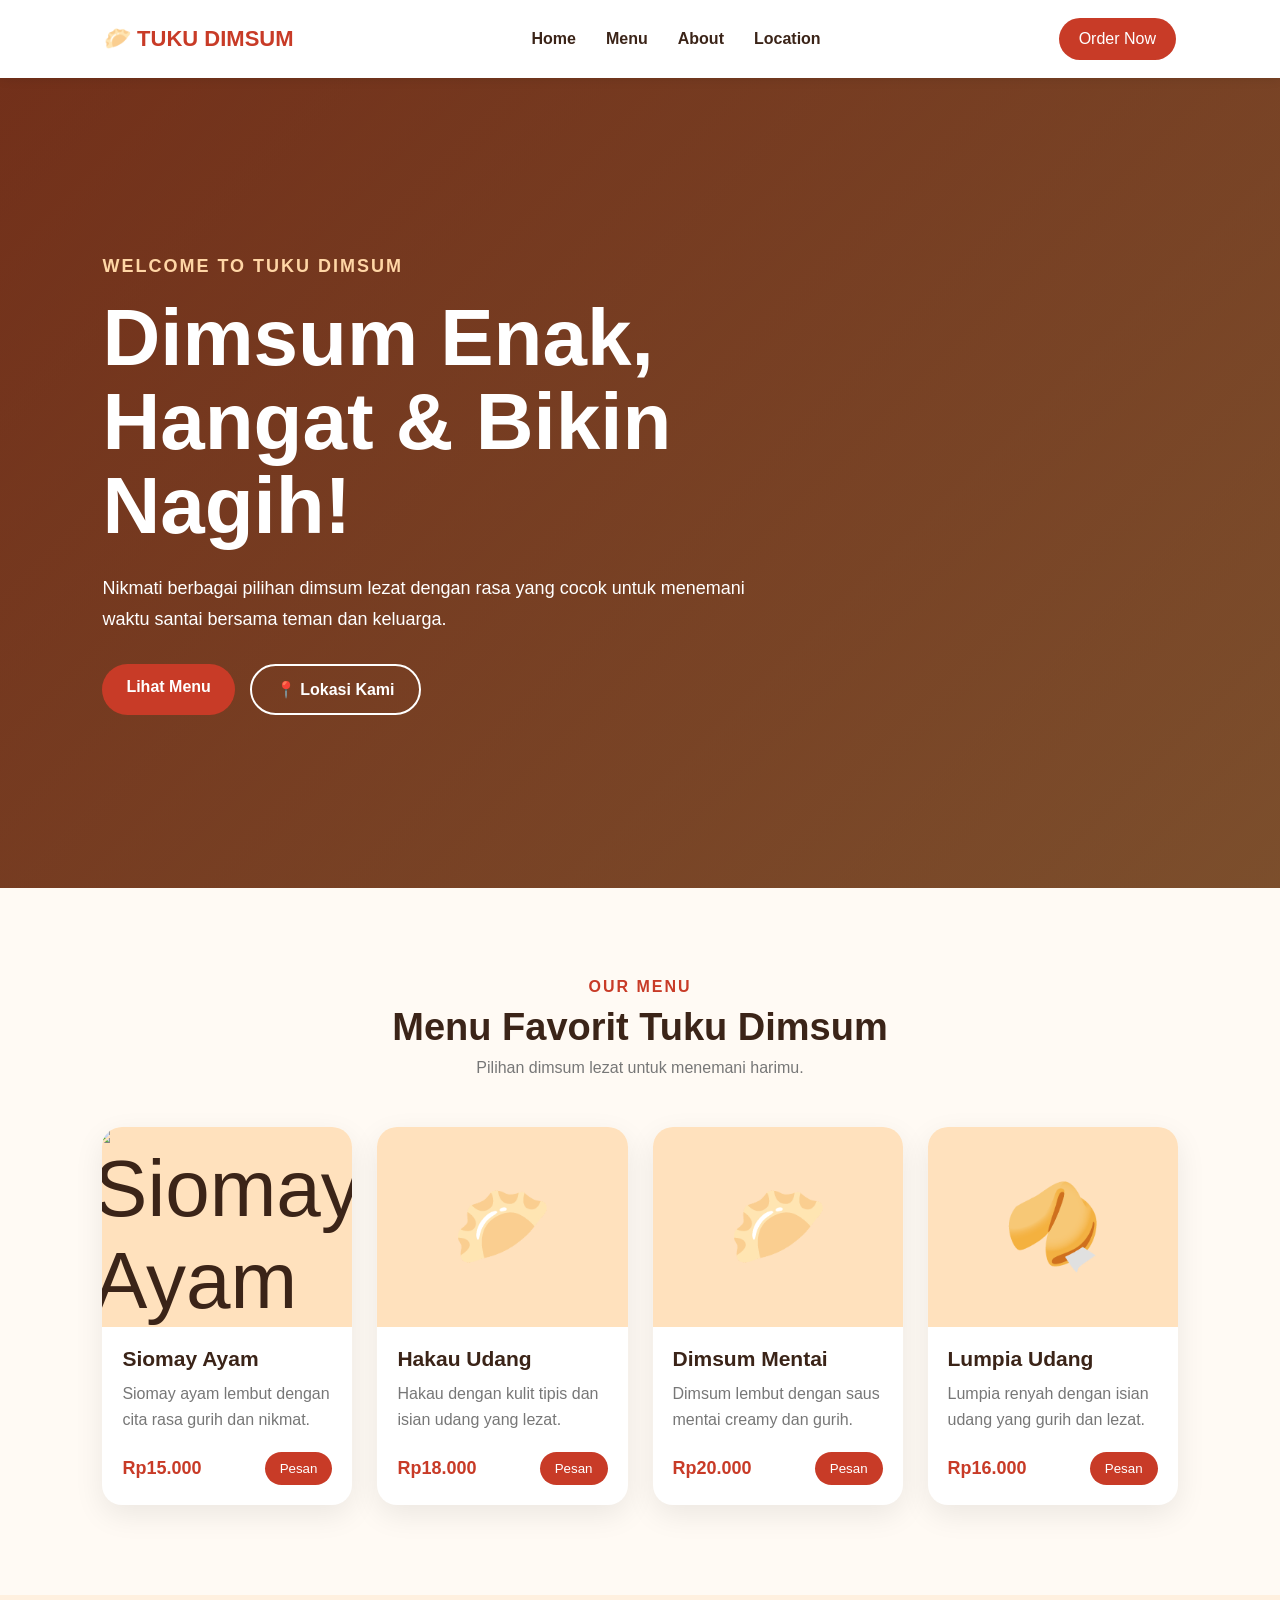
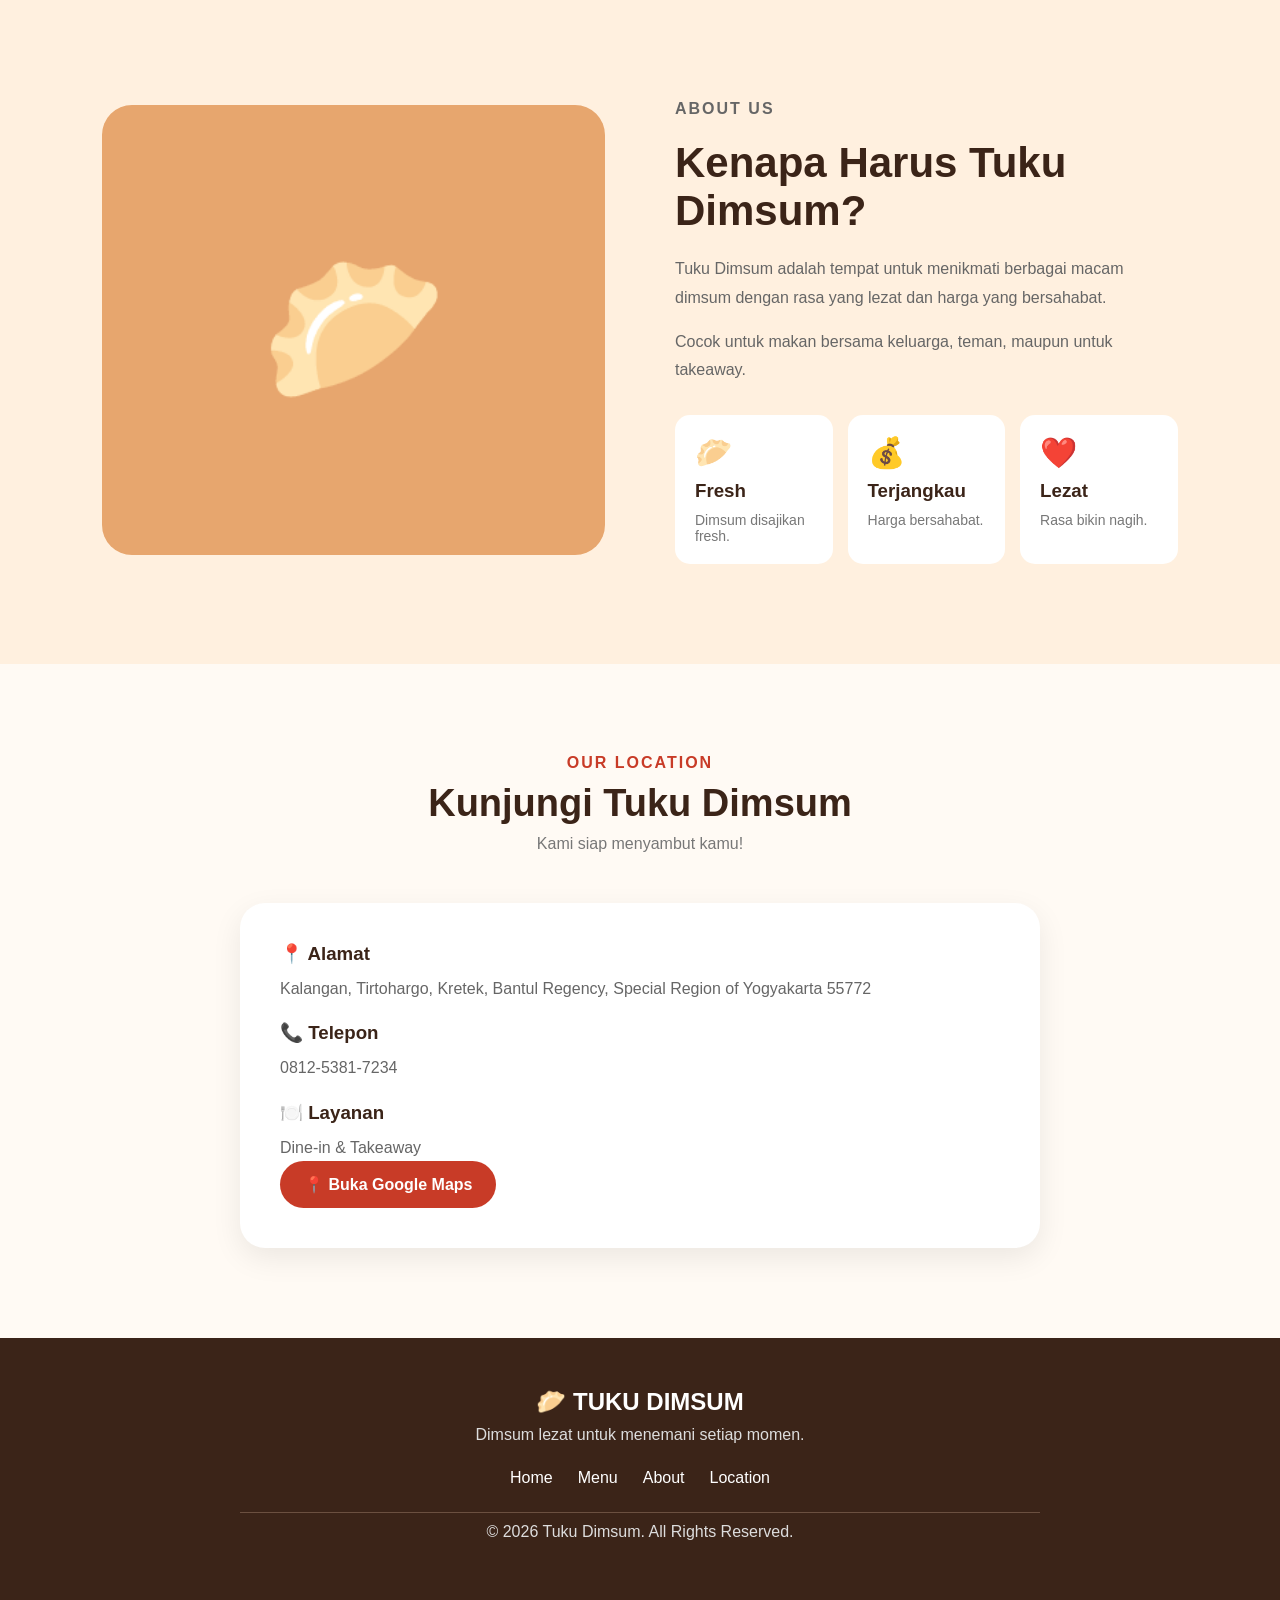
==== index.html @ a0fd5195 "init" ====
<!DOCTYPE html>
<html lang="id">
<head>
    <meta charset="UTF-8">
    <meta name="viewport" content="width=device-width, initial-scale=1.0">

    <title>Tuku Dimsum - Dim Sum Restaurant</title>

    <link rel="stylesheet" href="style.css">
</head>

<body>

    <!-- NAVBAR -->
    <header>
        <nav class="navbar">

            <div class="logo">
                🥟 TUKU DIMSUM
            </div>

            <ul class="nav-menu">
                <li><a href="#home">Home</a></li>
                <li><a href="#menu">Menu</a></li>
                <li><a href="#about">About</a></li>
                <li><a href="#location">Location</a></li>
            </ul>

            <a href="#menu" class="btn-order">Order Now</a>

        </nav>
    </header>


    <!-- HERO -->
    <main>

        <section id="home" class="hero">

            <div class="hero-content">

                <p class="subtitle">WELCOME TO TUKU DIMSUM</p>

                <h1>
                    Dimsum Enak,<br>
                    Hangat & Bikin Nagih!
                </h1>

                <p>
                    Nikmati berbagai pilihan dimsum lezat
                    dengan rasa yang cocok untuk menemani
                    waktu santai bersama teman dan keluarga.
                </p>

                <div class="hero-buttons">
                    <a href="#menu" class="btn-primary">
                        Lihat Menu
                    </a>

                    <a href="#location" class="btn-secondary">
                        📍 Lokasi Kami
                    </a>
                </div>

            </div>

        </section>


        <!-- MENU -->
        <section id="menu" class="menu-section">

            <div class="section-title">
                <p>OUR MENU</p>
                <h2>Menu Favorit Tuku Dimsum</h2>
                <span>
                    Pilihan dimsum lezat untuk menemani harimu.
                </span>
            </div>


            <div class="menu-container">

                <!-- MENU 1 -->
                <article class="menu-card">

                    <div class="menu-image">
                        <img href="Resep Siomay Ayam yang Gurih Lembut untuk Suguhan Tamu.jpg" alt="Siomay Ayam">
                    </div>

                    <div class="menu-content">

                        <h3>Siomay Ayam</h3>

                        <p>
                            Siomay ayam lembut dengan cita rasa
                            gurih dan nikmat.
                        </p>

                        <div class="menu-bottom">
                            <strong>Rp15.000</strong>

                            <button onclick="pesan('Siomay Ayam')">
                                Pesan
                            </button>
                        </div>

                    </div>

                </article>


                <!-- MENU 2 -->
                <article class="menu-card">

                    <div class="menu-image">
                        🥟
                    </div>

                    <div class="menu-content">

                        <h3>Hakau Udang</h3>

                        <p>
                            Hakau dengan kulit tipis dan
                            isian udang yang lezat.
                        </p>

                        <div class="menu-bottom">
                            <strong>Rp18.000</strong>

                            <button onclick="pesan('Hakau Udang')">
                                Pesan
                            </button>
                        </div>

                    </div>

                </article>


                <!-- MENU 3 -->
                <article class="menu-card">

                    <div class="menu-image">
                        🥟
                    </div>

                    <div class="menu-content">

                        <h3>Dimsum Mentai</h3>

                        <p>
                            Dimsum lembut dengan saus mentai
                            creamy dan gurih.
                        </p>

                        <div class="menu-bottom">
                            <strong>Rp20.000</strong>

                            <button onclick="pesan('Dimsum Mentai')">
                                Pesan
                            </button>
                        </div>

                    </div>

                </article>


                <!-- MENU 4 -->
                <article class="menu-card">

                    <div class="menu-image">
                        🥠
                    </div>

                    <div class="menu-content">

                        <h3>Lumpia Udang</h3>

                        <p>
                            Lumpia renyah dengan isian udang
                            yang gurih dan lezat.
                        </p>

                        <div class="menu-bottom">
                            <strong>Rp16.000</strong>

                            <button onclick="pesan('Lumpia Udang')">
                                Pesan
                            </button>
                        </div>

                    </div>

                </article>

            </div>

        </section>


        <!-- ABOUT -->
        <section id="about" class="about-section">

            <div class="about-image">
                🥟
            </div>

            <div class="about-content">

                <p class="subtitle">ABOUT US</p>

                <h2>
                    Kenapa Harus Tuku Dimsum?
                </h2>

                <p>
                    Tuku Dimsum adalah tempat untuk menikmati
                    berbagai macam dimsum dengan rasa yang
                    lezat dan harga yang bersahabat.
                </p>

                <p>
                    Cocok untuk makan bersama keluarga,
                    teman, maupun untuk takeaway.
                </p>

                <div class="features">

                    <div>
                        <span>🥟</span>
                        <h3>Fresh</h3>
                        <p>Dimsum disajikan fresh.</p>
                    </div>

                    <div>
                        <span>💰</span>
                        <h3>Terjangkau</h3>
                        <p>Harga bersahabat.</p>
                    </div>

                    <div>
                        <span>❤️</span>
                        <h3>Lezat</h3>
                        <p>Rasa bikin nagih.</p>
                    </div>

                </div>

            </div>

        </section>


        <!-- LOCATION -->
        <section id="location" class="location-section">

            <div class="section-title">

                <p>OUR LOCATION</p>

                <h2>
                    Kunjungi Tuku Dimsum
                </h2>

                <span>
                    Kami siap menyambut kamu!
                </span>

            </div>


            <div class="location-box">

                <div class="location-info">

                    <h3>📍 Alamat</h3>

                    <p>
                        Kalangan, Tirtohargo, Kretek,
                        Bantul Regency, Special Region of
                        Yogyakarta 55772
                    </p>


                    <h3>📞 Telepon</h3>

                    <p>
                        0812-5381-7234
                    </p>


                    <h3>🍽️ Layanan</h3>

                    <p>
                        Dine-in & Takeaway
                    </p>


                    <a
                        href="https://www.google.com/maps/search/?api=1&query=273W%2B2C%20Tirtohargo%2C%20Bantul%20Regency"
                        target="_blank"
                        class="btn-primary"
                    >
                        📍 Buka Google Maps
                    </a>

                </div>

            </div>

        </section>

    </main>


    <!-- FOOTER -->
    <footer>

        <div class="footer-content">

            <h2>🥟 TUKU DIMSUM</h2>

            <p>
                Dimsum lezat untuk menemani setiap momen.
            </p>

            <div class="footer-links">
                <a href="#home">Home</a>
                <a href="#menu">Menu</a>
                <a href="#about">About</a>
                <a href="#location">Location</a>
            </div>

            <hr>

            <p>
                © 2026 Tuku Dimsum. All Rights Reserved.
            </p>

        </div>

    </footer>


    <script src="script.js"></script>

</body>
</html>
---- style.css ----
* {
    margin: 0;
    padding: 0;
    box-sizing: border-box;
}

html {
    scroll-behavior: smooth;
}

body {
    font-family: Arial, sans-serif;
    background: #fffaf4;
    color: #3b2418;
}


/* =========================
   NAVBAR
========================= */

header {
    background: #ffffff;
    position: sticky;
    top: 0;
    z-index: 1000;
    box-shadow: 0 2px 10px rgba(0, 0, 0, 0.08);
}

.navbar {
    max-width: 1200px;
    margin: auto;

    padding: 18px 5%;

    display: flex;
    align-items: center;
    justify-content: space-between;
}

.logo {
    font-size: 22px;
    font-weight: bold;
    color: #c83b27;
}

.nav-menu {
    display: flex;
    gap: 30px;
    list-style: none;
}

.nav-menu a {
    text-decoration: none;
    color: #3b2418;
    font-weight: bold;
}

.nav-menu a:hover {
    color: #c83b27;
}

.btn-order {
    background: #c83b27;
    color: white;
    text-decoration: none;

    padding: 12px 20px;
    border-radius: 30px;
}


/* =========================
   HERO
========================= */

.hero {
    min-height: 90vh;

    display: flex;
    align-items: center;

    padding: 80px 8%;

    background:
        linear-gradient(
            rgba(60, 25, 10, 0.65),
            rgba(60, 25, 10, 0.65)
        ),
        linear-gradient(
            135deg,
            #d85b38,
            #f3b26c
        );

    color: white;
}

.hero-content {
    max-width: 650px;
}

.subtitle {
    color: #d94b32;
    font-weight: bold;
    letter-spacing: 2px;
    margin-bottom: 15px;
}

.hero .subtitle {
    color: #ffd6a5;
}

.hero h1 {
    font-size: clamp(42px, 7vw, 80px);
    line-height: 1.05;
    margin-bottom: 25px;
}

.hero p {
    font-size: 18px;
    line-height: 1.7;
}

.hero-buttons {
    display: flex;
    gap: 15px;
    margin-top: 30px;
}

.btn-primary,
.btn-secondary {
    display: inline-block;
    padding: 14px 24px;
    border-radius: 30px;
    text-decoration: none;
    font-weight: bold;
}

.btn-primary {
    background: #c83b27;
    color: white;
}

.btn-secondary {
    border: 2px solid white;
    color: white;
}

.btn-primary:hover {
    background: #a72e1d;
}


/* =========================
   SECTION
========================= */

.menu-section,
.location-section {
    padding: 90px 8%;
}

.section-title {
    text-align: center;
    margin-bottom: 50px;
}

.section-title p {
    color: #c83b27;
    font-weight: bold;
    letter-spacing: 2px;
}

.section-title h2 {
    font-size: 38px;
    margin: 10px 0;
}

.section-title span {
    color: #777;
}


/* =========================
   MENU
========================= */

.menu-container {
    max-width: 1200px;
    margin: auto;

    display: grid;
    grid-template-columns: repeat(4, 1fr);
    gap: 25px;
}

.menu-card {
    background: white;
    border-radius: 20px;
    overflow: hidden;

    box-shadow:
        0 10px 30px rgba(0, 0, 0, 0.08);

    transition: 0.3s;
}

.menu-card:hover {
    transform: translateY(-8px);
}

.menu-image {
    height: 200px;

    display: flex;
    align-items: center;
    justify-content: center;

    background: #ffe1bd;

    font-size: 80px;
}

.menu-content {
    padding: 20px;
}

.menu-content h3 {
    font-size: 21px;
    margin-bottom: 10px;
}

.menu-content p {
    color: #777;
    line-height: 1.6;
}

.menu-bottom {
    margin-top: 20px;

    display: flex;
    align-items: center;
    justify-content: space-between;
}

.menu-bottom strong {
    color: #c83b27;
    font-size: 18px;
}

.menu-bottom button {
    border: none;
    background: #c83b27;
    color: white;

    padding: 9px 15px;

    border-radius: 20px;
    cursor: pointer;
}

.menu-bottom button:hover {
    background: #a72e1d;
}


/* =========================
   ABOUT
========================= */

.about-section {
    padding: 100px 8%;

    display: grid;
    grid-template-columns: 1fr 1fr;
    gap: 70px;

    align-items: center;

    background: #fff0df;
}

.about-image {
    min-height: 450px;

    display: flex;
    align-items: center;
    justify-content: center;

    background: #e7a66e;

    border-radius: 30px;

    font-size: 150px;
}

.about-content h2 {
    font-size: 42px;
    margin-bottom: 20px;
}

.about-content > p {
    line-height: 1.8;
    color: #666;
    margin-bottom: 15px;
}

.features {
    display: grid;
    grid-template-columns: repeat(3, 1fr);
    gap: 15px;
    margin-top: 30px;
}

.features div {
    background: white;
    padding: 20px;
    border-radius: 15px;
}

.features span {
    font-size: 30px;
}

.features h3 {
    margin: 10px 0;
}

.features p {
    color: #777;
    font-size: 14px;
}


/* =========================
   LOCATION
========================= */

.location-box {
    max-width: 800px;
    margin: auto;

    background: white;
    padding: 40px;

    border-radius: 25px;

    box-shadow: 0 10px 30px rgba(0, 0, 0, 0.08);
}

.location-info h3 {
    margin-bottom: 10px;
    margin-top: 20px;
}

.location-info h3:first-child {
    margin-top: 0;
}

.location-info p {
    color: #666;
    line-height: 1.7;
}


/* =========================
   FOOTER
========================= */

footer {
    background: #3b2418;
    color: white;
    padding: 50px 8%;
    text-align: center;
}

.footer-content {
    max-width: 800px;
    margin: auto;
}

.footer-content h2 {
    margin-bottom: 10px;
}

.footer-content p {
    color: #ddd;
    margin: 10px 0;
}

.footer-links {
    display: flex;
    justify-content: center;
    gap: 25px;
    margin: 25px 0;
}

.footer-links a {
    color: white;
    text-decoration: none;
}

.footer-links a:hover {
    color: #ffb36b;
}

footer hr {
    border: none;
    border-top: 1px solid #6b5040;
}


/* =========================
   RESPONSIVE
========================= */

@media (max-width: 900px) {

    .nav-menu {
        display: none;
    }

    .menu-container {
        grid-template-columns: repeat(2, 1fr);
    }

    .about-section {
        grid-template-columns: 1fr;
    }

}


@media (max-width: 600px) {

    .navbar {
        padding: 15px 5%;
    }

    .btn-order {
        padding: 9px 15px;
        font-size: 14px;
    }

    .hero {
        min-height: 80vh;
        padding: 60px 7%;
    }

    .hero h1 {
        font-size: 45px;
    }

    .hero-buttons {
        flex-direction: column;
    }

    .btn-primary,
    .btn-secondary {
        text-align: center;
    }

    .menu-container {
        grid-template-columns: 1fr;
    }

    .section-title h2 {
        font-size: 30px;
    }

    .about-section {
        padding: 70px 7%;
    }

    .about-content h2 {
        font-size: 32px;
    }

    .features {
        grid-template-columns: 1fr;
    }

    .location-section {
        padding: 70px 7%;
    }

}
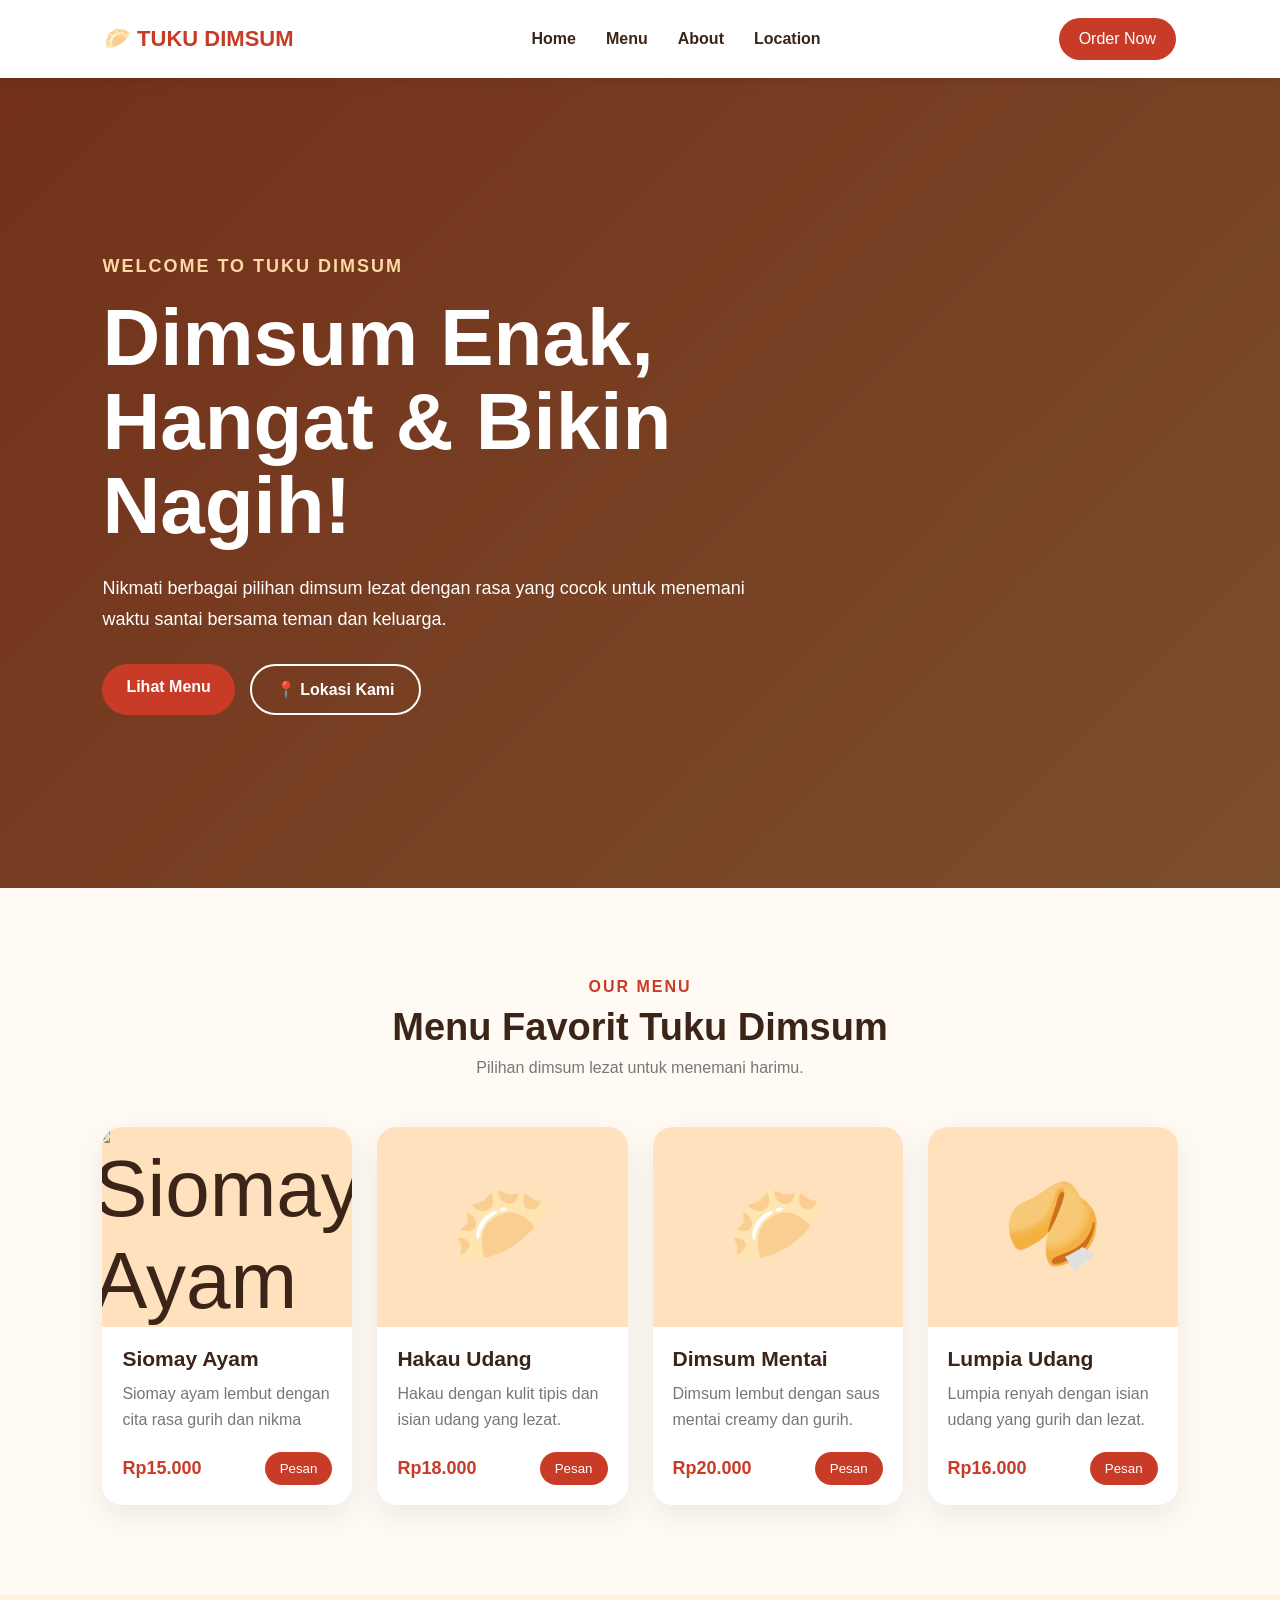
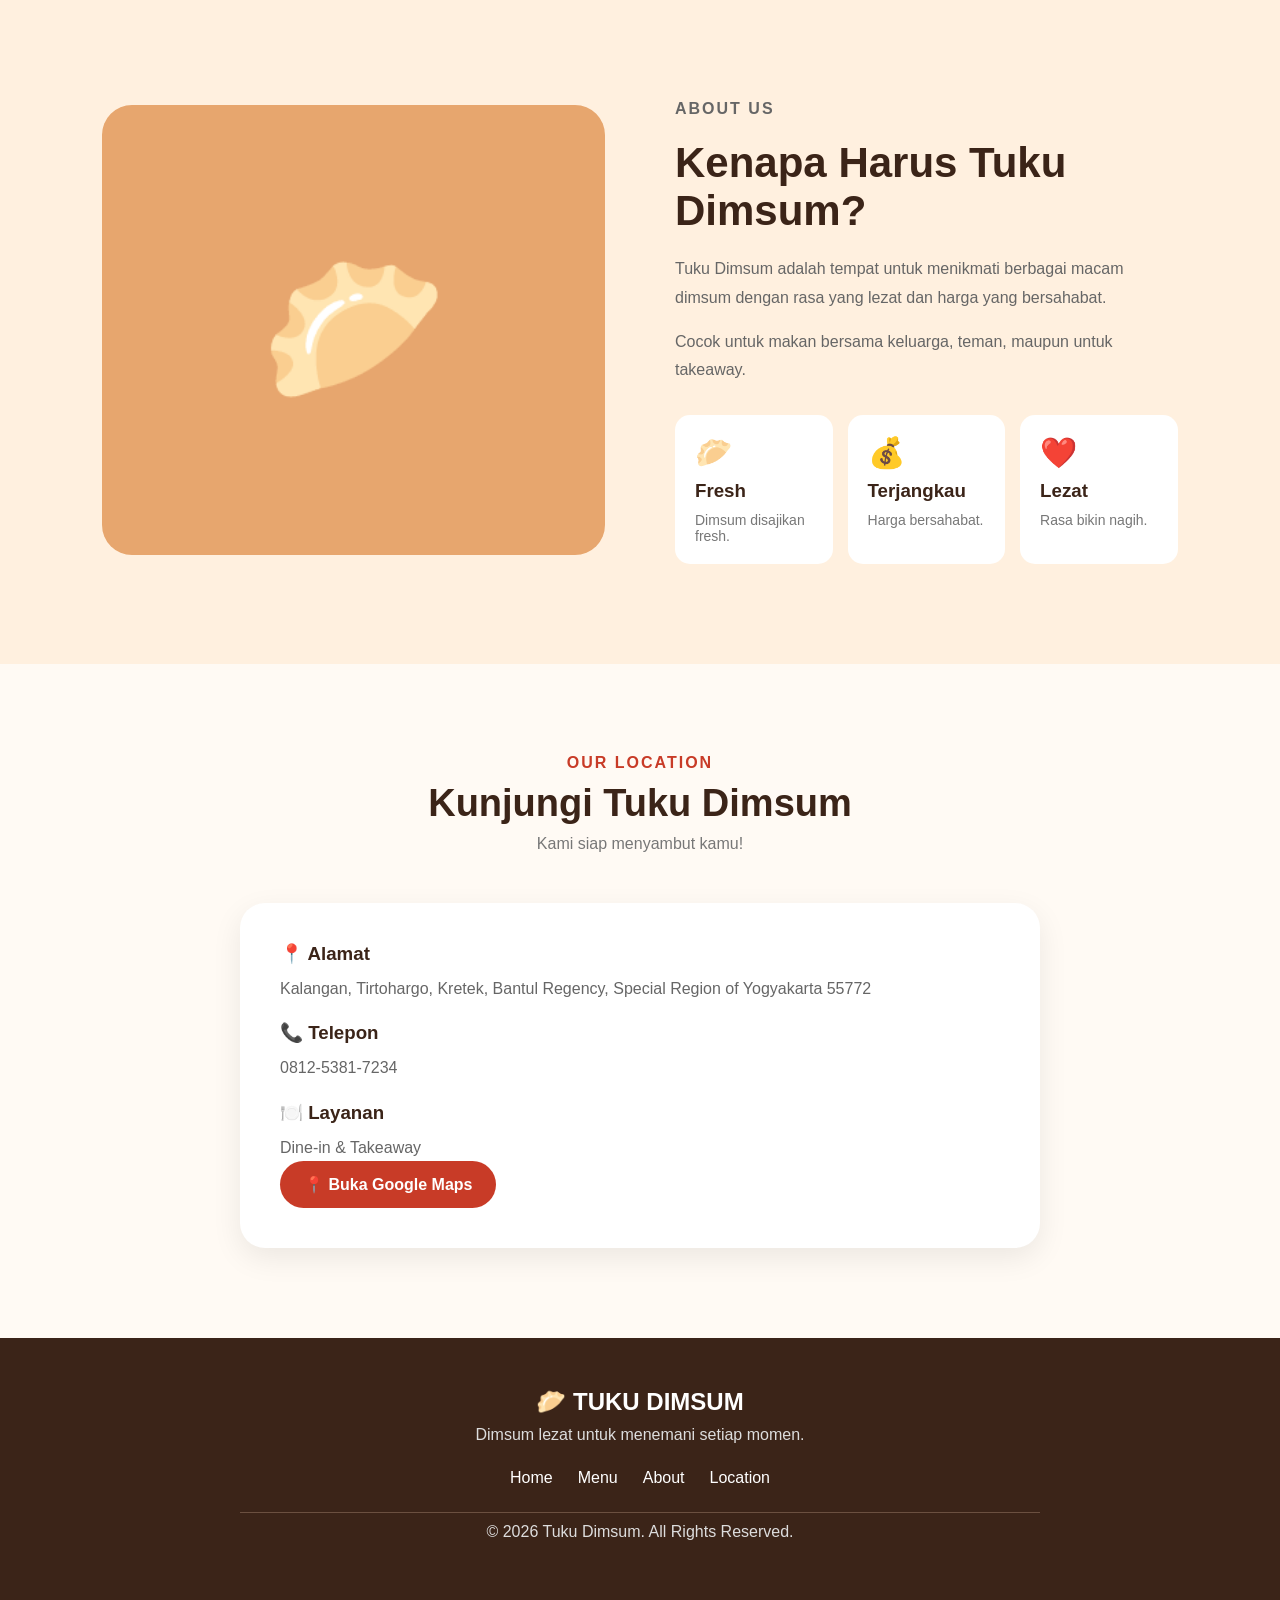
==== commit cb73565e: "Update index.html" ====
--- a/index.html
+++ b/index.html
@@ -94,7 +94,7 @@
 
                         <p>
                             Siomay ayam lembut dengan cita rasa
-                            gurih dan nikmat.
+                            gurih dan nikma
                         </p>
 
                         <div class="menu-bottom">
@@ -348,4 +348,4 @@
     <script src="script.js"></script>
 
 </body>
-</html>+</html>
